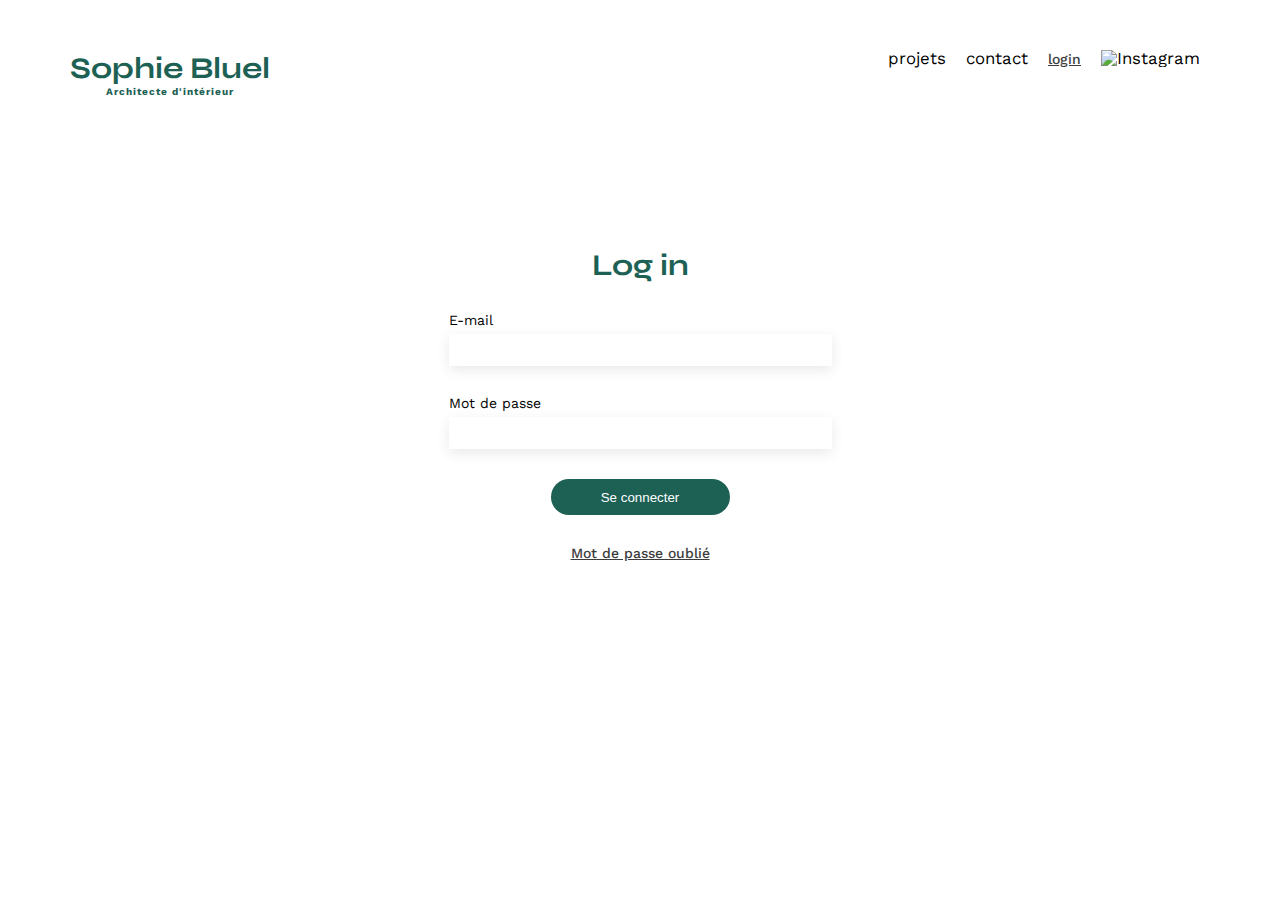
==== FrontEnd/Login.html @ 8868412f "fist commit" ====
<!DOCTYPE html>
<html lang="fr">
<head>
	<meta charset="UTF-8">
	<title>Sophie Bluel - Architecte d'intérieur</title>
	<meta name="viewport" content="width=device-width, initial-scale=1.0">
	<link rel="preconnect" href="https://fonts.googleapis.com">
	<link rel="preconnect" href="https://fonts.gstatic.com" crossorigin>
	<link href="https://fonts.googleapis.com/css2?family=Syne:wght@700;800&family=Work+Sans&display=swap" rel="stylesheet">
	<meta name="description" content="">
	<link rel="stylesheet" href="./assets/style.css">
</head>
<body>
    <header>
        <h1>Sophie Bluel <span>Architecte d'intérieur</span></h1>
        <nav>
            <ul>
                <li>projets</li>
                <li>contact</li>
                <li><a href="login.html">login</a></li>
                <li><img src="./assets/icons/instagram.png" alt="Instagram"></li>
            </ul>
        </nav>
    </header>
    <main>
        <div class="container-login">
            <h1>Log in</h1>
         <div class="container-input">
            <label for="email">E-mail</label>
            <input type="email" id="email" required">
        </div>
        <div class="container-input">
            <label for="email">Mot de passe</label>
            <input type="password" id="mdp">
        </div>
        <button>Se connecter</button>
        <a href="#">Mot de passe oublié</a>
        </div>
    </main>
</body>

<style>
h1 {
    text-align: center;
    color: #1D6154;
    font-family: Syne;
    font-size: 30px;
    font-style: normal;
    font-weight: 700;
    line-height: normal;
}

input {
    width: 379px;
    height: 30px;
    flex-shrink: 0;
    background: #FFF;
    box-shadow: 0px 4px 14px 0px rgba(0, 0, 0, 0.09);
    border: none;
    outline: none;
}

button {
width: 179px;
height: 36px;
flex-shrink: 0;
border-radius: 60px;
background: #1D6154;
outline: none;
border: none;
color: white;
}

a {
    color: #3D3D3D;
    font-family: "Work Sans";
    font-size: 14px;
    font-style: normal;
    font-weight: 500;
    line-height: normal;
    text-decoration-line: underline;
}

.container-login {
display: flex;
flex-direction: column;
gap: 30px;
align-items: center;
margin-top: 150px;
}
.container-input{
display: flex;
flex-direction: column;
gap: 7px;


}
</style>
---- FrontEnd/assets/style.css ----
/* http://meyerweb.com/eric/tools/css/reset/
   v2.0 | 20110126
   License: none (public domain)
*/

html, body, div, span, applet, object, iframe,
h1, h2, h3, h4, h5, h6, p, blockquote, pre,
a, abbr, acronym, address, big, cite, code,
del, dfn, em, img, ins, kbd, q, s, samp,
small, strike, strong, sub, sup, tt, var,
b, u, i, center,
dl, dt, dd, ol, ul, li,
fieldset, form, label, legend,
table, caption, tbody, tfoot, thead, tr, th, td,
article, aside, canvas, details, embed,
figure, figcaption, footer, header, hgroup,
menu, nav, output, ruby, section, summary,
time, mark, audio, video {
	margin: 0;
	padding: 0;
	border: 0;
	font-size: 100%;
	font: inherit;
	vertical-align: baseline;
}
/* HTML5 display-role reset for older browsers */
article, aside, details, figcaption, figure,
footer, header, hgroup, menu, nav, section {
	display: block;
}
body {
	line-height: 1;
}
ol, ul {
	list-style: none;
}
blockquote, q {
	quotes: none;
}
blockquote:before, blockquote:after,
q:before, q:after {
	content: '';
	content: none;
}
table {
	border-collapse: collapse;
	border-spacing: 0;
}
/** end reset css**/
body {
	max-width: 1140px;
	margin:auto;
	font-family: 'Work Sans' ;
	font-size: 14px;
}
header {
	display: flex;
	justify-content: space-between;
	margin: 50px 0
}
section {
	margin: 50px 0
}

h1{
	display: flex;
	flex-direction: column;
	font-family: 'Syne';
	font-size: 22px;
	font-weight: 800;
	color: #B1663C
}

h1 > span {
	font-family: 'Work Sans';
	font-size:10px;
	letter-spacing: 0.1em;
;
}

h2{
	font-family: 'Syne';
	font-weight: 700;
	font-size: 30px;
	color: #1D6154
}
nav ul {
	display: flex;
	align-items: center;
	list-style-type: none;

}
nav li {
	padding: 0 10px;
	font-size: 1.2em;
}

li:hover {
	color: #B1663C;
}
#introduction {
	display: flex;
	align-items: center;
}
#introduction figure {
	flex: 1
}
#introduction img {
	display: block;
	margin: auto;
	width: 80%;
}

#introduction article {
	flex: 1
}
#introduction h2 {
	margin-bottom: 1em;
}

#introduction p {
	margin-bottom: 0.5em;
}
#portfolio h2 {
	text-align: center;
}

/* filter */

.container-filter-button {
	display: flex;
	flex-direction: row;
	justify-content: center;
	gap: 10px;
	padding: 50px;
}

.container-button {
	display: flex;
	flex-direction: row;
	align-items: center;
	border-radius: 60px;
	border: 1px solid;
	border-color: #1D6154;
	padding: 9px 20px;
	background-color: white;
	font-size: 16px;
	font-style: normal;
	font-weight: 700;
	line-height: normal;
	color: #1D6154
  }

  .container-button:hover {
	background-color: #1D6154;
	color: white;
  }

/* Gallery */

.gallery {
	width: 100%;
	display: grid;
	grid-template-columns: 1fr 1fr 1fr;
	grid-column-gap: 20px;
	grid-row-gap: 20px;

}

.gallery img {
	width: 100%;

}
#contact {
	width: 50%;
margin: auto;
}
#contact > * {
	text-align: center;

}
#contact h2{
	margin-bottom: 20px;
}
#contact form {
	text-align: left;
	margin-top:30px;
	display: flex;
	flex-direction: column;
}

#contact input {
	height: 50px;
	font-size: 1.2em;
	border: none;
	box-shadow: 0px 4px 14px rgba(0, 0, 0, 0.09);
}
#contact label {
	margin: 2em 0 1em 0;
}
#contact textarea {
	border: none;
	box-shadow: 0px 4px 14px rgba(0, 0, 0, 0.09);
}

input[type="submit"]{
	font-family: 'Syne';
	font-weight: 700;
	color: white;
	background-color: #1D6154;
	margin : 2em auto ;
	width: 180px;
	text-align: center;
	border-radius: 60px ;
}

footer nav ul {
	display: flex;
	justify-content: flex-end;
	margin: 2em
}
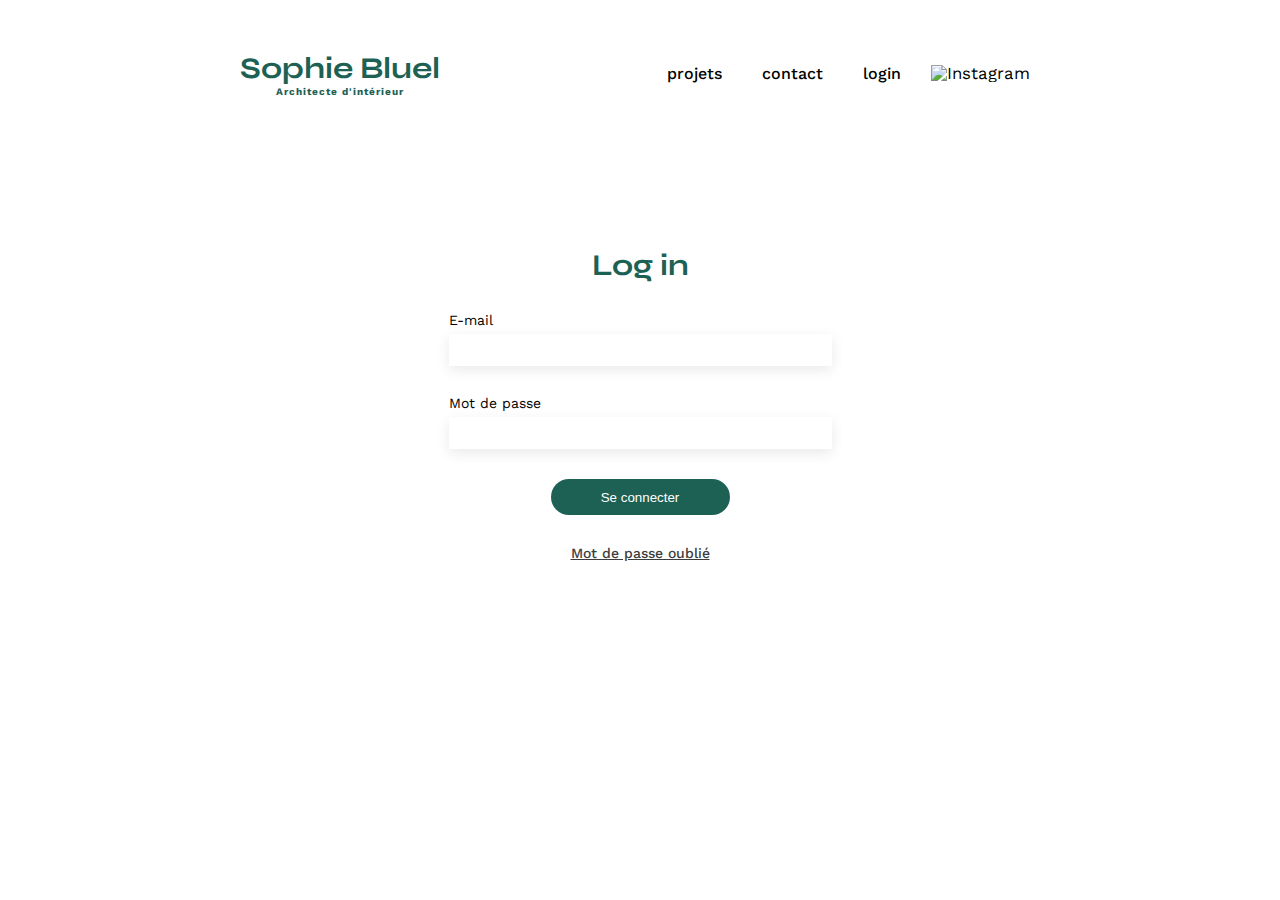
==== commit b89e2947: "update(design): update design with figma" ====
--- a/FrontEnd/Login.html
+++ b/FrontEnd/Login.html
@@ -1,98 +1,48 @@
 <!DOCTYPE html>
 <html lang="fr">
+
 <head>
-	<meta charset="UTF-8">
-	<title>Sophie Bluel - Architecte d'intérieur</title>
-	<meta name="viewport" content="width=device-width, initial-scale=1.0">
-	<link rel="preconnect" href="https://fonts.googleapis.com">
-	<link rel="preconnect" href="https://fonts.gstatic.com" crossorigin>
-	<link href="https://fonts.googleapis.com/css2?family=Syne:wght@700;800&family=Work+Sans&display=swap" rel="stylesheet">
-	<meta name="description" content="">
-	<link rel="stylesheet" href="./assets/style.css">
+    <meta charset="UTF-8">
+    <title>Sophie Bluel - Architecte d'intérieur</title>
+    <meta name="viewport" content="width=device-width, initial-scale=1.0">
+    <link rel="preconnect" href="https://fonts.googleapis.com">
+    <link rel="preconnect" href="https://fonts.gstatic.com" crossorigin>
+    <link href="https://fonts.googleapis.com/css2?family=Syne:wght@700;800&family=Work+Sans&display=swap"
+        rel="stylesheet">
+    <meta name="description" content="">
+    <link rel="stylesheet" href="./assets/css/style.css">
+    <link rel="stylesheet" href="./assets/css/login.css">
+
 </head>
+
 <body>
     <header>
         <h1>Sophie Bluel <span>Architecte d'intérieur</span></h1>
         <nav>
             <ul>
-                <li>projets</li>
-                <li>contact</li>
-                <li><a href="login.html">login</a></li>
-                <li><img src="./assets/icons/instagram.png" alt="Instagram"></li>
+                <li><a href="index.html#projets">projets</a></li>
+                <li><a href="index.html#contact">contact</a></li>
+                <li><a id="loginLogoutLink" href="login.html">login</a></li>
+                <li><img src="./assets/icons/instagram.png" alt="Instagram" style="width: 22px; height: 22px;"></li>
             </ul>
         </nav>
     </header>
     <main>
         <div class="container-login">
             <h1>Log in</h1>
-         <div class="container-input">
-            <label for="email">E-mail</label>
-            <input type="email" id="email" required">
-        </div>
-        <div class="container-input">
-            <label for="email">Mot de passe</label>
-            <input type="password" id="mdp">
-        </div>
-        <button>Se connecter</button>
-        <a href="#">Mot de passe oublié</a>
+            <div class="container-input">
+                <label for="email">E-mail</label>
+                <input type="email" id="email" required">
+            </div>
+            <div class="container-input">
+                <label for="email">Mot de passe</label>
+                <input type="password" id="mdp" required>
+            </div>
+            <button id="loginBtn" onclick="login()">Se connecter</button>
+            <a href="#">Mot de passe oublié</a>
         </div>
     </main>
+    <script src="./assets/scripts/login.js"></script>
 </body>
 
-<style>
-h1 {
-    text-align: center;
-    color: #1D6154;
-    font-family: Syne;
-    font-size: 30px;
-    font-style: normal;
-    font-weight: 700;
-    line-height: normal;
-}
-
-input {
-    width: 379px;
-    height: 30px;
-    flex-shrink: 0;
-    background: #FFF;
-    box-shadow: 0px 4px 14px 0px rgba(0, 0, 0, 0.09);
-    border: none;
-    outline: none;
-}
-
-button {
-width: 179px;
-height: 36px;
-flex-shrink: 0;
-border-radius: 60px;
-background: #1D6154;
-outline: none;
-border: none;
-color: white;
-}
-
-a {
-    color: #3D3D3D;
-    font-family: "Work Sans";
-    font-size: 14px;
-    font-style: normal;
-    font-weight: 500;
-    line-height: normal;
-    text-decoration-line: underline;
-}
-
-.container-login {
-display: flex;
-flex-direction: column;
-gap: 30px;
-align-items: center;
-margin-top: 150px;
-}
-.container-input{
-display: flex;
-flex-direction: column;
-gap: 7px;
-
-
-}
-</style>+</html>--- a/FrontEnd/assets/css/style.css
+++ b/FrontEnd/assets/css/style.css
@@ -0,0 +1,368 @@
+/* http://meyerweb.com/eric/tools/css/reset/
+   v2.0 | 20110126
+   License: none (public domain)
+*/
+
+html,
+body,
+div,
+span,
+applet,
+object,
+iframe,
+h1,
+h2,
+h3,
+h4,
+h5,
+h6,
+p,
+blockquote,
+pre,
+a,
+abbr,
+acronym,
+address,
+big,
+cite,
+code,
+del,
+dfn,
+em,
+img,
+ins,
+kbd,
+q,
+s,
+samp,
+small,
+strike,
+strong,
+sub,
+sup,
+tt,
+var,
+b,
+u,
+i,
+center,
+dl,
+dt,
+dd,
+ol,
+ul,
+li,
+fieldset,
+form,
+label,
+legend,
+table,
+caption,
+tbody,
+tfoot,
+thead,
+tr,
+th,
+td,
+article,
+aside,
+canvas,
+details,
+embed,
+figure,
+figcaption,
+footer,
+header,
+hgroup,
+menu,
+nav,
+output,
+ruby,
+section,
+summary,
+time,
+mark,
+audio,
+video {
+  margin: 0;
+  padding: 0;
+  border: 0;
+  font-size: 100%;
+  font: inherit;
+  vertical-align: baseline;
+}
+/* HTML5 display-role reset for older browsers */
+article,
+aside,
+details,
+figcaption,
+figure,
+footer,
+header,
+hgroup,
+menu,
+nav,
+section {
+  display: block;
+}
+
+body {
+  line-height: 1;
+}
+
+ol,
+ul {
+  list-style: none;
+}
+
+blockquote,
+q {
+  quotes: none;
+}
+
+blockquote:before,
+blockquote:after,
+q:before,
+q:after {
+  content: '';
+  content: none;
+}
+
+table {
+  border-collapse: collapse;
+  border-spacing: 0;
+}
+/** end reset css**/
+body {
+  max-width: 1140px;
+  margin: auto;
+  margin-left: 240px;
+  margin-right: 240px;
+  font-family: 'Work Sans';
+  font-size: 14px;
+}
+
+header {
+  display: flex;
+  justify-content: space-between;
+  margin: 50px 0;
+  align-items: center;
+}
+
+section {
+  margin: 50px 0;
+}
+
+h1 {
+  display: flex;
+  flex-direction: column;
+  font-family: 'Syne';
+  font-size: 22px;
+  font-weight: 800;
+  color: #b1663c;
+}
+
+h1 > span {
+  font-family: 'Work Sans';
+  font-size: 10px;
+  letter-spacing: 0.1em;
+}
+
+h2 {
+  font-family: 'Syne';
+  font-weight: 700;
+  font-size: 30px;
+  color: #1d6154;
+}
+
+nav ul {
+  display: flex;
+  align-items: center;
+  list-style: none;
+}
+
+nav li {
+  padding: 0 10px;
+  font-size: 1.2em;
+}
+
+nav li a {
+  padding: 0 10px;
+  font-size: 1.2em;
+  text-decoration: none;
+  color: inherit;
+  font-size: 16px;
+}
+
+li:hover {
+  color: #b1663c;
+}
+
+#introduction {
+  display: flex;
+  align-items: center;
+  gap: 70px;
+}
+
+/* #introduction figure {
+  flex: 1;
+} */
+
+#introduction img {
+  display: block;
+  margin: auto;
+  width: 80%;
+}
+
+#introduction article {
+  flex: 1;
+}
+
+#introduction h2 {
+  margin-bottom: 1em;
+}
+
+#introduction p {
+  margin-bottom: 0.5em;
+}
+
+#portfolio h2 {
+  text-align: center;
+}
+
+#portfolio > .update-button {
+  display: flex;
+  flex-direction: row;
+  align-items: center;
+  justify-content: center;
+  gap: 16px;
+  width: 100%;
+}
+
+#portfolio > .update-button > div {
+  display: flex;
+  gap: 8px;
+}
+/* filter */
+
+.container-filter-button {
+  display: flex;
+  flex-direction: row;
+  justify-content: center;
+  gap: 10px;
+  padding: 50px;
+}
+
+.container-button {
+  display: flex;
+  flex-direction: row;
+  align-items: center;
+  border-radius: 60px;
+  border: 1px solid;
+  border-color: #1d6154;
+  padding: 9px 20px;
+  background-color: white;
+  font-size: 16px;
+  font-style: normal;
+  font-weight: 700;
+  line-height: normal;
+  color: #1d6154;
+  font-family: Syne;
+}
+
+.container-button:hover {
+  background-color: #1d6154;
+  color: white;
+}
+
+/* Gallery */
+
+.gallery {
+  width: 100%;
+  display: grid;
+  grid-template-columns: 1fr 1fr 1fr;
+  grid-column-gap: 20px;
+  grid-row-gap: 20px;
+}
+
+.gallery img {
+  /* width: 100%; */
+  width: 310px;
+  height: 413px;
+  object-fit: cover;
+}
+
+#contact {
+  width: 50%;
+  margin: auto;
+}
+
+#contact > * {
+  text-align: center;
+}
+
+#contact h2 {
+  margin-bottom: 20px;
+}
+
+#contact form {
+  text-align: left;
+  margin-top: 30px;
+  display: flex;
+  flex-direction: column;
+}
+
+#contact input {
+  height: 50px;
+  font-size: 1.2em;
+  border: none;
+  box-shadow: 0px 4px 14px rgba(0, 0, 0, 0.09);
+}
+
+#contact label {
+  margin: 2em 0 1em 0;
+}
+
+#contact textarea {
+  border: none;
+  box-shadow: 0px 4px 14px rgba(0, 0, 0, 0.09);
+}
+
+input[type="submit"] {
+  font-family: 'Syne';
+  font-weight: 700;
+  color: white;
+  background-color: #1d6154;
+  margin: 2em auto;
+  width: 180px;
+  text-align: center;
+  border-radius: 60px;
+}
+
+footer nav ul {
+  display: flex;
+  justify-content: flex-end;
+  margin: 2em;
+}
+
+.container-sendButton {
+  display: flex;
+  flex-direction: column;
+  align-items: center;
+}
+
+.sendButton {
+  width: 179px;
+  height: 36px;
+  flex-shrink: 0;
+  border-radius: 60px;
+  background-color: #1d6154;
+  outline: none;
+  border: none;
+  color: white;
+  margin-top: 2em;
+}
+
+.black-banner {
+  background-color: black;
+}--- a/FrontEnd/assets/css/login.css
+++ b/FrontEnd/assets/css/login.css
@@ -0,0 +1,54 @@
+h1 {
+  text-align: center;
+  color: #1d6154;
+  font-family: Syne;
+  font-size: 30px;
+  font-style: normal;
+  font-weight: 700;
+  line-height: normal;
+}
+
+input {
+  width: 379px;
+  height: 30px;
+  flex-shrink: 0;
+  background: #fff;
+  box-shadow: 0px 4px 14px 0px rgba(0, 0, 0, 0.09);
+  border: none;
+  outline: none;
+}
+
+button {
+  width: 179px;
+  height: 36px;
+  flex-shrink: 0;
+  border-radius: 60px;
+  background: #1d6154;
+  outline: none;
+  border: none;
+  color: white;
+}
+
+a {
+  color: #3d3d3d;
+  font-family: "Work Sans";
+  font-size: 14px;
+  font-style: normal;
+  font-weight: 500;
+  line-height: normal;
+  text-decoration-line: underline;
+}
+
+.container-login {
+  display: flex;
+  flex-direction: column;
+  gap: 30px;
+  align-items: center;
+  margin-top: 150px;
+}
+
+.container-input {
+  display: flex;
+  flex-direction: column;
+  gap: 7px;
+}
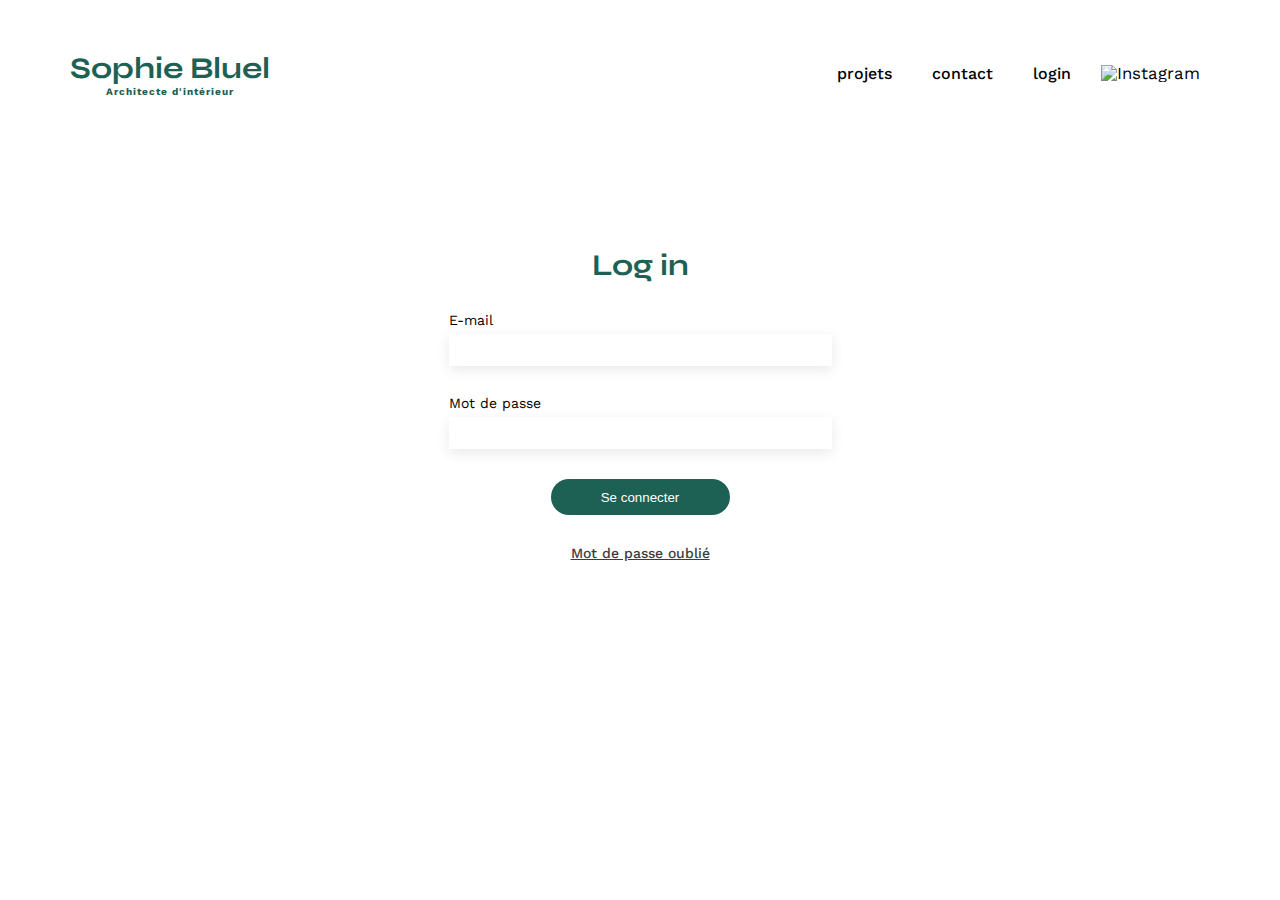
==== commit 20bece77: "fix: review and validator w3c test" ====
--- a/FrontEnd/Login.html
+++ b/FrontEnd/Login.html
@@ -32,7 +32,7 @@
             <h1>Log in</h1>
             <div class="container-input">
                 <label for="email">E-mail</label>
-                <input type="email" id="email" required">
+                <input type="email" id="email" required>
             </div>
             <div class="container-input">
                 <label for="email">Mot de passe</label>
--- a/FrontEnd/assets/css/style.css
+++ b/FrontEnd/assets/css/style.css
@@ -133,11 +133,12 @@
   border-spacing: 0;
 }
 /** end reset css**/
+
+
+
 body {
   max-width: 1140px;
   margin: auto;
-  margin-left: 240px;
-  margin-right: 240px;
   font-family: 'Work Sans';
   font-size: 14px;
 }
@@ -204,10 +205,6 @@
   gap: 70px;
 }
 
-/* #introduction figure {
-  flex: 1;
-} */
-
 #introduction img {
   display: block;
   margin: auto;
@@ -251,6 +248,7 @@
   justify-content: center;
   gap: 10px;
   padding: 50px;
+  cursor: pointer;
 }
 
 .container-button {
@@ -268,6 +266,7 @@
   line-height: normal;
   color: #1d6154;
   font-family: Syne;
+  cursor: pointer;
 }
 
 .container-button:hover {
@@ -286,7 +285,6 @@
 }
 
 .gallery img {
-  /* width: 100%; */
   width: 310px;
   height: 413px;
   object-fit: cover;
@@ -363,6 +361,6 @@
   margin-top: 2em;
 }
 
-.black-banner {
-  background-color: black;
+.container-modify-btn {
+  cursor: pointer;
 }